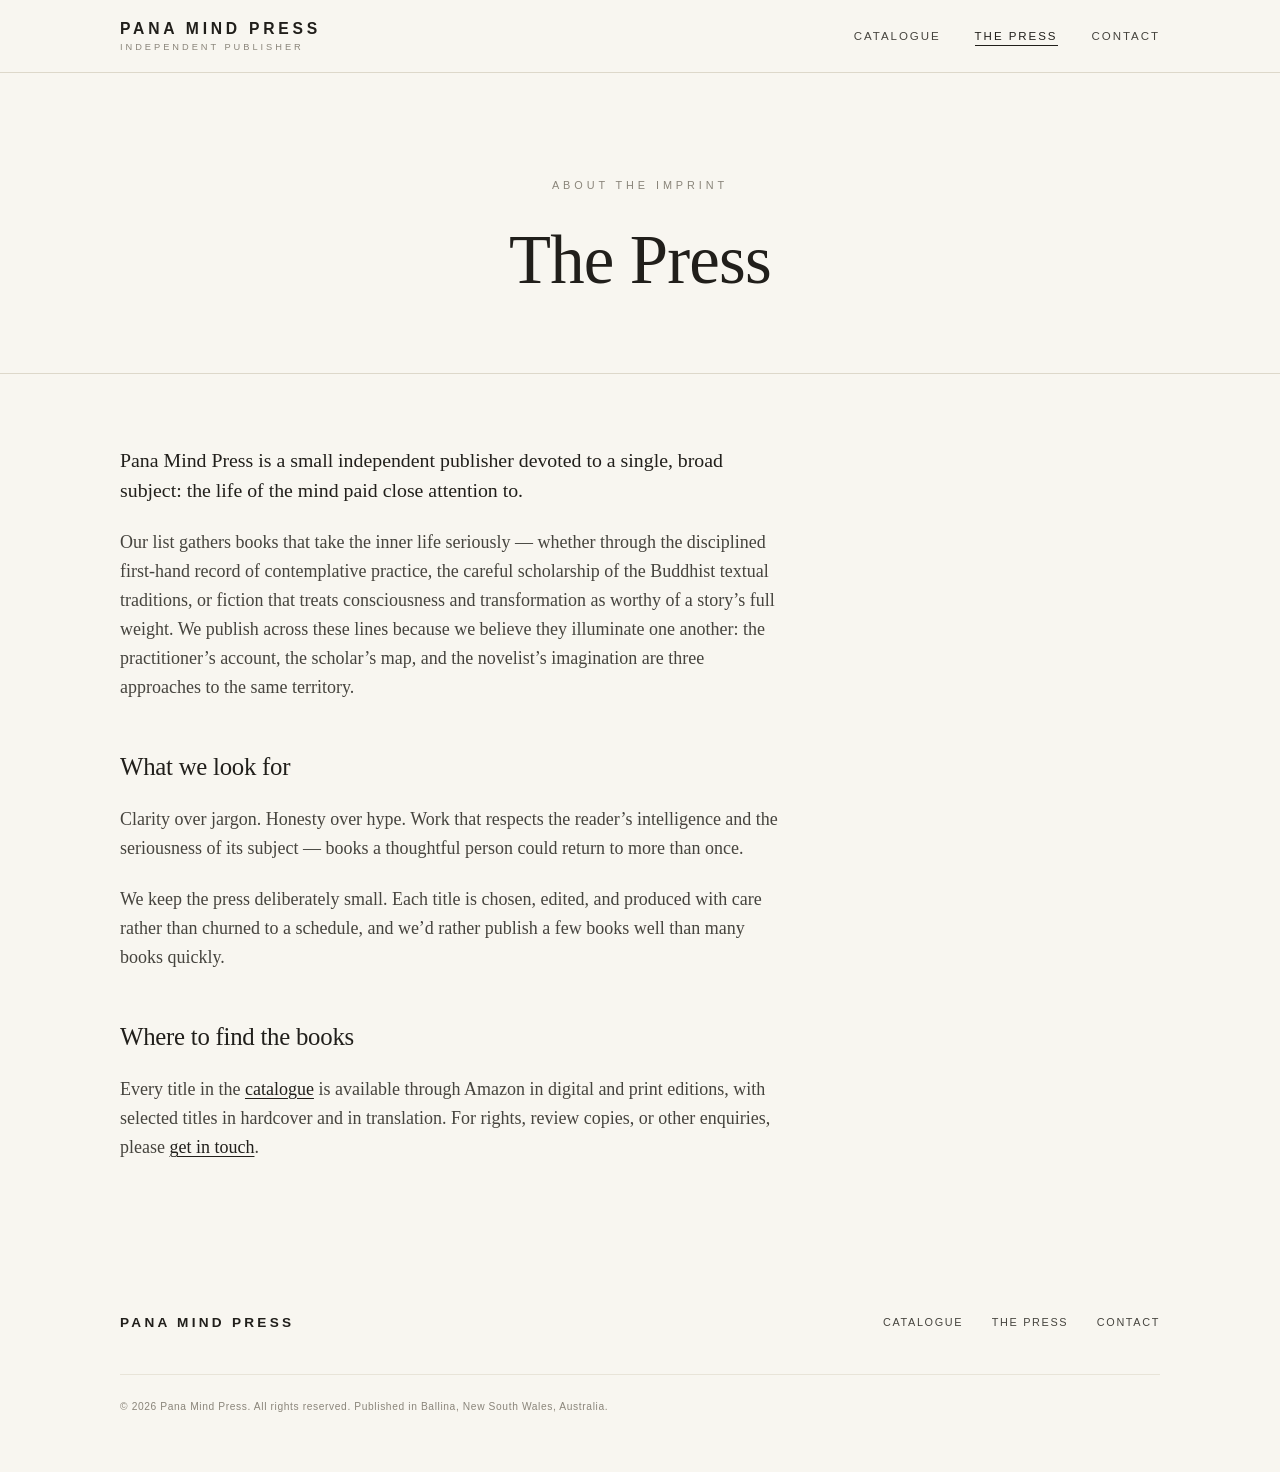
==== about.html @ e9b40ee1 "Initial Pana Mind Press imprint site Books-first catalogue (3 lines, 8 books). Quinn Path titles com" ====
<!DOCTYPE html>
<html lang="en">
<head>
<meta charset="utf-8">
<meta name="viewport" content="width=device-width, initial-scale=1.0">
<title>The Press — Pana Mind Press</title>
<meta name="description" content="About Pana Mind Press, an independent publisher of books on attention, consciousness, Buddhist thought, and the contemplative life.">
<meta property="og:type" content="website">
<meta property="og:title" content="The Press — Pana Mind Press">
<link rel="canonical" href="/about.html">
<link rel="stylesheet" href="css/style.css">
</head>
<body>

<header class="masthead">
  <div class="wrap">
    <a class="brand" href="index.html">
      <span class="name">Pana Mind Press</span>
      <span class="kicker">Independent Publisher</span>
    </a>
    <button class="nav-toggle" aria-label="Menu" aria-expanded="false">&#9776;</button>
    <nav class="main" aria-label="Primary">
      <a href="index.html">Catalogue</a>
      <a href="about.html" aria-current="page">The Press</a>
      <a href="contact.html">Contact</a>
    </nav>
  </div>
</header>

<main>
  <section class="hero" style="padding-bottom:3rem">
    <div class="wrap">
      <p class="eyebrow">About the imprint</p>
      <h1>The Press</h1>
    </div>
  </section>

  <section>
    <div class="wrap">
      <div class="prose">
        <p>Pana Mind Press is a small independent publisher devoted to a single, broad subject: the life of the mind paid close attention to.</p>

        <p>Our list gathers books that take the inner life seriously &mdash; whether through the disciplined first-hand record of contemplative practice, the careful scholarship of the Buddhist textual traditions, or fiction that treats consciousness and transformation as worthy of a story&rsquo;s full weight. We publish across these lines because we believe they illuminate one another: the practitioner&rsquo;s account, the scholar&rsquo;s map, and the novelist&rsquo;s imagination are three approaches to the same territory.</p>

        <h2>What we look for</h2>
        <p>Clarity over jargon. Honesty over hype. Work that respects the reader&rsquo;s intelligence and the seriousness of its subject &mdash; books a thoughtful person could return to more than once.</p>

        <p>We keep the press deliberately small. Each title is chosen, edited, and produced with care rather than churned to a schedule, and we&rsquo;d rather publish a few books well than many books quickly.</p>

        <h2>Where to find the books</h2>
        <p>Every title in the <a href="index.html">catalogue</a> is available through Amazon in digital and print editions, with selected titles in hardcover and in translation. For rights, review copies, or other enquiries, please <a href="contact.html">get in touch</a>.</p>
      </div>
    </div>
  </section>
</main>

<footer class="site">
  <div class="wrap">
    <span class="colophon-mark">Pana Mind Press</span>
    <nav aria-label="Footer">
      <a href="index.html">Catalogue</a>
      <a href="about.html">The Press</a>
      <a href="contact.html">Contact</a>
    </nav>
    <p class="legal">&copy; <span id="yr"></span> Pana Mind Press. All rights reserved. Published in Ballina, New South Wales, Australia.</p>
  </div>
</footer>

<script>
  document.getElementById('yr').textContent = new Date().getFullYear();
  var t = document.querySelector('.nav-toggle'), n = document.querySelector('nav.main');
  t && t.addEventListener('click', function(){ var o = n.classList.toggle('open'); t.setAttribute('aria-expanded', o); });
</script>

</body>
</html>
---- css/style.css ----
/* Pana Mind Press — imprint site
   Publisher house style: ink-on-paper, typographic, restrained. Deliberately
   distinct from any single author's site so the imprint never reads as one
   author. Each catalogue line carries a thin accent; the press stays neutral. */

:root {
  --ink:        #211f1b;
  --ink-soft:   #46443e;
  --ink-faint:  #8a857a;
  --paper:      #f8f6f0;
  --paper-2:    #f0ede3;
  --rule:       #ddd8ca;
  --rule-soft:  #e8e4d8;

  --accent-nonfiction: #5f6b54;
  --accent-studies:    #45587a;
  --accent-fiction:    #8a4636;

  --serif:  "Iowan Old Style", "Palatino Linotype", Palatino, "Book Antiqua", Georgia, "Times New Roman", serif;
  --sans:   "Helvetica Neue", Arial, "Segoe UI", system-ui, sans-serif;

  --maxw: 1120px;
}

* { box-sizing: border-box; margin: 0; padding: 0; }
html { scroll-behavior: smooth; }
body {
  background: var(--paper);
  color: var(--ink);
  font-family: var(--serif);
  font-size: 18px;
  line-height: 1.62;
  -webkit-font-smoothing: antialiased;
  text-rendering: optimizeLegibility;
}
img { max-width: 100%; display: block; }
a { color: inherit; }
.wrap { max-width: var(--maxw); margin: 0 auto; padding: 0 2.5rem; }

/* ---- masthead ---- */
.masthead { border-bottom: 1px solid var(--rule); background: var(--paper); position: sticky; top: 0; z-index: 20; }
.masthead .wrap { display: flex; align-items: center; justify-content: space-between; padding: 1.25rem 2.5rem; gap: 1.5rem; }
.brand { font-family: var(--sans); text-decoration: none; line-height: 1.1; }
.brand .name { display: block; font-size: .98rem; letter-spacing: .24em; text-transform: uppercase; font-weight: 700; color: var(--ink); }
.brand .kicker { display: block; font-size: .58rem; letter-spacing: .32em; text-transform: uppercase; color: var(--ink-faint); margin-top: .3rem; }
nav.main { font-family: var(--sans); font-size: .72rem; letter-spacing: .17em; text-transform: uppercase; }
nav.main a { text-decoration: none; color: var(--ink-soft); margin-left: 1.8rem; padding-bottom: 3px; border-bottom: 1px solid transparent; transition: border-color .15s, color .15s; white-space: nowrap; }
nav.main a:hover, nav.main a[aria-current="page"] { color: var(--ink); border-color: var(--ink); }
.nav-toggle { display: none; }

/* ---- hero ---- */
.hero { padding: 6.5rem 0 5rem; border-bottom: 1px solid var(--rule); text-align: center; position: relative; }
.hero .eyebrow { font-family: var(--sans); font-size: .68rem; letter-spacing: .36em; text-transform: uppercase; color: var(--ink-faint); margin-bottom: 1.8rem; }
.hero h1 { font-weight: 400; font-size: clamp(2.5rem, 6vw, 4.3rem); line-height: 1.06; letter-spacing: -.012em; margin-bottom: 1.8rem; }
.hero .rule-device { width: 64px; height: 0; margin: 0 auto 1.8rem; border-top: 1px solid var(--ink-faint); position: relative; }
.hero .rule-device::after { content: ""; position: absolute; left: 50%; top: 4px; width: 5px; height: 5px; transform: translateX(-50%) rotate(45deg); background: var(--ink-faint); }
.hero p.lede { max-width: 31em; margin: 0 auto; font-size: 1.18rem; color: var(--ink-soft); font-style: italic; line-height: 1.55; }
.hero .colophon { margin-top: 2.8rem; font-family: var(--sans); font-size: .62rem; letter-spacing: .28em; text-transform: uppercase; color: var(--ink-faint); }

/* ---- sections ---- */
section { padding: 4.5rem 0; }
.section-head { display: flex; align-items: baseline; gap: 1.1rem; margin-bottom: 1rem; }
.section-head .num { font-family: var(--sans); font-size: .72rem; letter-spacing: .2em; color: var(--ink-faint); }
.section-head h2 { font-weight: 400; font-size: 1.9rem; letter-spacing: -.01em; }

/* ---- catalogue line intro ---- */
.line-intro { font-family: var(--sans); font-size: .68rem; letter-spacing: .28em; text-transform: uppercase; color: var(--ink-soft); display: flex; align-items: center; gap: .8rem; margin: 3.5rem 0 2rem; }
.line-intro:first-of-type { margin-top: 2.5rem; }
.line-intro::before { content: ""; width: 22px; height: 2px; }
.line-intro.nf::before  { background: var(--accent-nonfiction); }
.line-intro.bs::before  { background: var(--accent-studies); }
.line-intro.fi::before  { background: var(--accent-fiction); }
.line-intro::after { content: ""; flex: 1; height: 1px; background: var(--rule); }

/* ---- book grid ---- */
.books { display: grid; grid-template-columns: repeat(auto-fill, minmax(330px, 1fr)); gap: 3rem 2.5rem; }
.book { display: grid; grid-template-columns: 122px 1fr; gap: 1.4rem; align-items: start; }
.book .cover { aspect-ratio: 2 / 3; background: var(--paper-2); position: relative; }
.book .cover img { width: 100%; height: 100%; object-fit: cover; box-shadow: 0 1px 2px rgba(0,0,0,.08), 0 6px 18px rgba(0,0,0,.10); }
.book .cover .placeholder { position: absolute; inset: 0; border: 1px solid var(--rule); display: flex; flex-direction: column; align-items: center; justify-content: center; gap: .3rem; font-family: var(--sans); font-size: .54rem; letter-spacing: .18em; text-transform: uppercase; color: var(--ink-faint); text-align: center; }
.book .cover .placeholder .ph-mark { font-family: var(--serif); font-size: 1.5rem; font-style: italic; color: var(--rule); letter-spacing: 0; }
.book h3 { font-weight: 400; font-size: 1.32rem; line-height: 1.2; margin-bottom: .25rem; }
.book .sub { font-style: italic; color: var(--ink-soft); font-size: 1rem; line-height: 1.32; margin-bottom: .7rem; }
.book .byline { font-family: var(--sans); font-size: .62rem; letter-spacing: .15em; text-transform: uppercase; color: var(--ink-faint); margin-bottom: .7rem; }
.book .byline a { color: var(--ink-soft); text-decoration: none; border-bottom: 1px solid var(--rule); padding-bottom: 1px; }
.book .byline a:hover { color: var(--ink); border-color: var(--ink); }
.book .formats { font-family: var(--sans); font-size: .72rem; letter-spacing: .02em; color: var(--ink-soft); line-height: 1.6; margin-bottom: .85rem; }
.book .formats .rating { color: var(--accent-fiction); white-space: nowrap; }
.book .formats .langs { color: var(--ink-faint); }
.book .buy { display: inline-block; font-family: var(--sans); font-size: .64rem; letter-spacing: .16em; text-transform: uppercase; text-decoration: none; color: var(--ink); border: 1px solid var(--ink); padding: .5rem .95rem; transition: background .15s, color .15s; }
.book .buy:hover { background: var(--ink); color: var(--paper); }

/* ---- prose pages ---- */
.prose { max-width: 37em; }
.prose p { margin-bottom: 1.35rem; color: var(--ink-soft); }
.prose p:first-of-type { font-size: 1.24rem; color: var(--ink); line-height: 1.5; }
.prose h2 { font-weight: 400; font-size: 1.55rem; margin: 2.8rem 0 1.1rem; letter-spacing: -.01em; }
.prose a { color: var(--ink); text-underline-offset: 3px; }

/* ---- mailing list ---- */
.signup { background: var(--paper-2); border-top: 1px solid var(--rule); border-bottom: 1px solid var(--rule); text-align: center; padding: 4.5rem 0; }
.signup .eyebrow { font-family: var(--sans); font-size: .66rem; letter-spacing: .32em; text-transform: uppercase; color: var(--ink-faint); margin-bottom: 1.1rem; }
.signup h2 { font-weight: 400; font-size: 2rem; margin-bottom: .9rem; letter-spacing: -.01em; }
.signup p { color: var(--ink-soft); max-width: 27em; margin: 0 auto 2rem; }
.signup form { display: flex; gap: .6rem; max-width: 27rem; margin: 0 auto; }
.signup input { flex: 1; font-family: var(--sans); font-size: .9rem; padding: .75rem .95rem; border: 1px solid var(--ink-faint); background: var(--paper); color: var(--ink); }
.signup button { font-family: var(--sans); font-size: .64rem; letter-spacing: .15em; text-transform: uppercase; padding: .75rem 1.3rem; background: var(--ink); color: var(--paper); border: 0; cursor: pointer; }
.signup small { display: block; margin-top: 1.1rem; color: var(--ink-faint); font-family: var(--sans); font-size: .68rem; }

/* ---- footer ---- */
footer.site { padding: 3.5rem 0; font-family: var(--sans); }
footer.site .wrap { display: flex; flex-wrap: wrap; gap: 2rem; justify-content: space-between; align-items: center; }
footer.site .colophon-mark { font-size: .85rem; letter-spacing: .24em; text-transform: uppercase; font-weight: 700; }
footer.site nav { font-size: .68rem; letter-spacing: .15em; text-transform: uppercase; }
footer.site nav a { color: var(--ink-soft); text-decoration: none; margin-left: 1.5rem; }
footer.site nav a:hover { color: var(--ink); }
footer.site .legal { width: 100%; font-size: .64rem; letter-spacing: .06em; color: var(--ink-faint); border-top: 1px solid var(--rule-soft); padding-top: 1.5rem; margin-top: .5rem; }

/* ---- responsive ---- */
@media (max-width: 760px) {
  body { font-size: 17px; }
  .wrap { padding: 0 1.4rem; }
  .masthead .wrap { padding: 1.1rem 1.4rem; }
  nav.main { display: none; }
  nav.main.open { display: block; position: absolute; top: 100%; left: 0; right: 0; background: var(--paper); border-bottom: 1px solid var(--rule); padding: 1rem 1.4rem; }
  nav.main.open a { display: block; margin: .7rem 0; }
  .nav-toggle { display: block; background: none; border: 0; font-size: 1.4rem; cursor: pointer; color: var(--ink); }
  .signup form { flex-direction: column; }
  .books { gap: 2.5rem; }
  .book { grid-template-columns: 96px 1fr; gap: 1.1rem; }
  .hero { padding: 4.5rem 0 3.5rem; }
}
@media (prefers-reduced-motion: reduce) { html { scroll-behavior: auto; } }
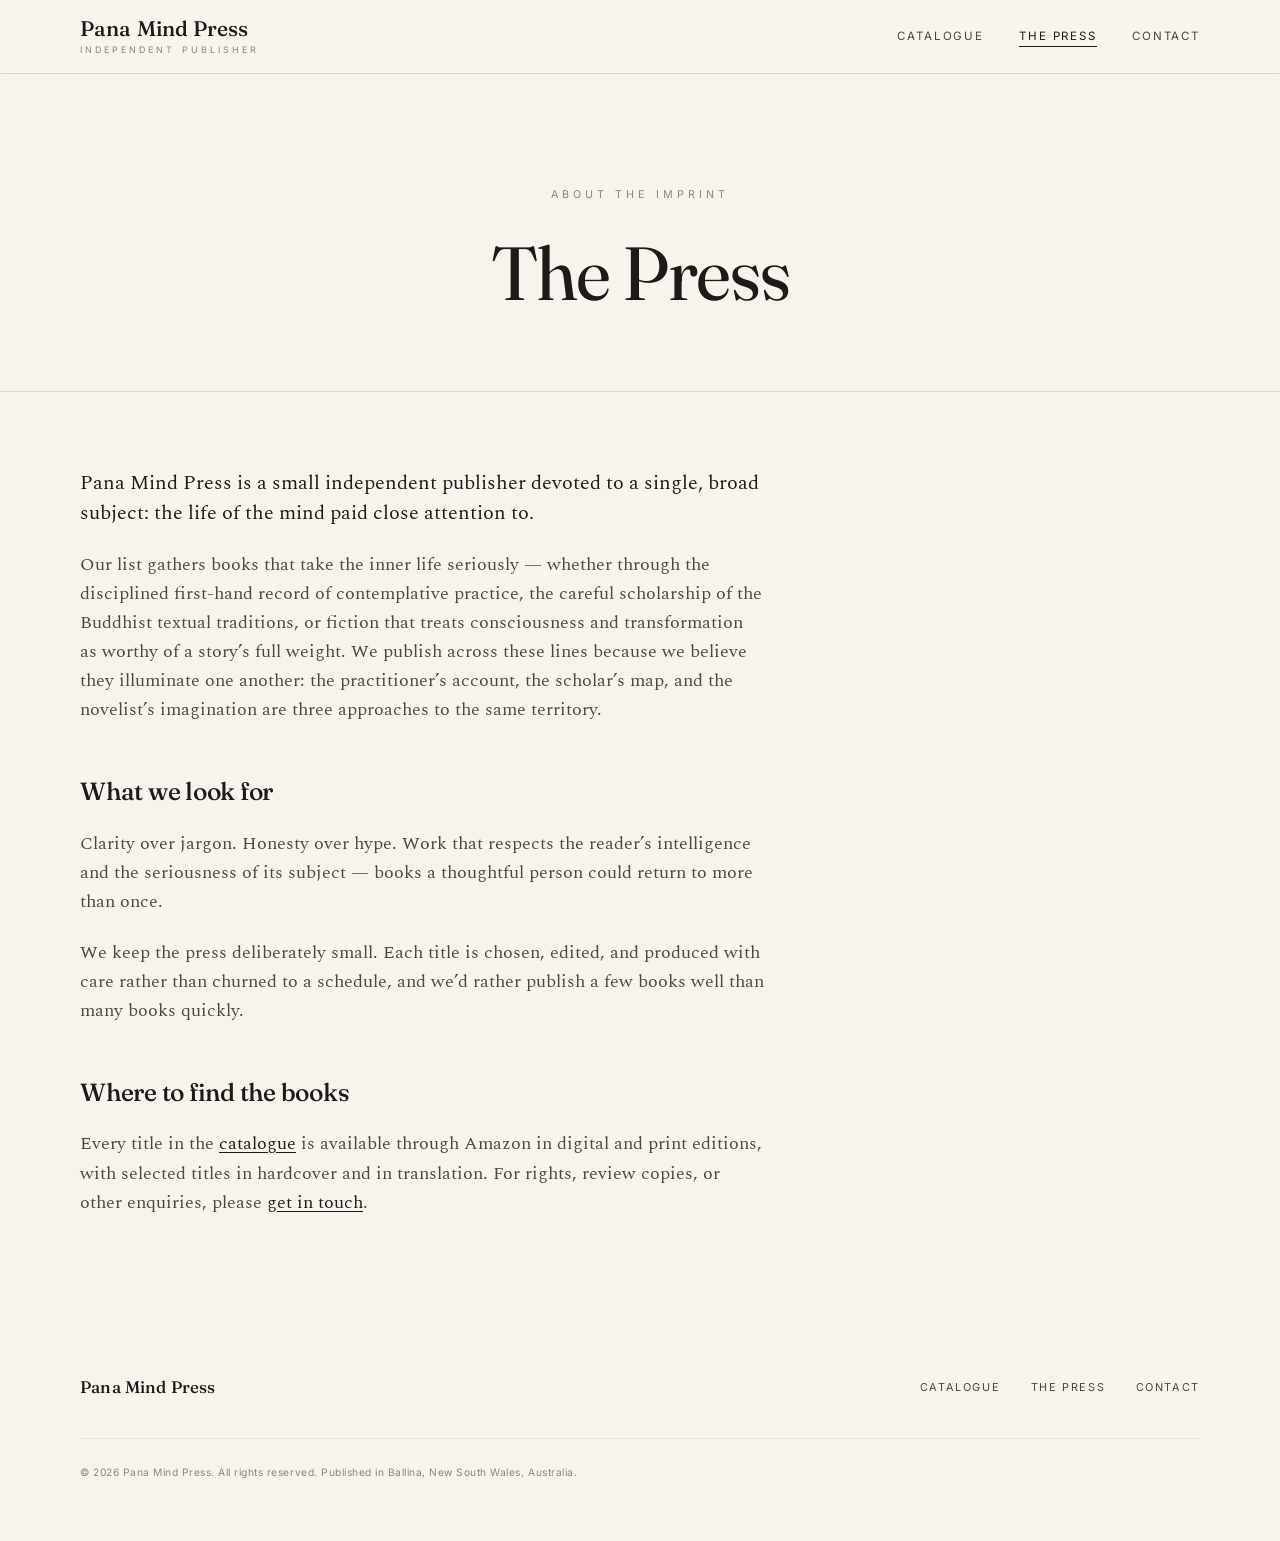
==== commit c66ba5ec: "Redesign: cover-forward catalogue, literary type system Larger covers in a centered gallery grid (Fr" ====
--- a/about.html
+++ b/about.html
@@ -8,6 +8,9 @@
 <meta property="og:type" content="website">
 <meta property="og:title" content="The Press — Pana Mind Press">
 <link rel="canonical" href="/about.html">
+<link rel="preconnect" href="https://fonts.googleapis.com">
+<link rel="preconnect" href="https://fonts.gstatic.com" crossorigin>
+<link href="https://fonts.googleapis.com/css2?family=Fraunces:ital,opsz,wght@0,9..144,400;0,9..144,500;1,9..144,400&family=Inter:wght@400;500;600&family=Spectral:ital,wght@0,400;0,500;1,400&display=swap" rel="stylesheet">
 <link rel="stylesheet" href="css/style.css">
 </head>
 <body>
--- a/css/style.css
+++ b/css/style.css
@@ -1,25 +1,28 @@
 /* Pana Mind Press — imprint site
-   Publisher house style: ink-on-paper, typographic, restrained. Deliberately
-   distinct from any single author's site so the imprint never reads as one
-   author. Each catalogue line carries a thin accent; the press stays neutral. */
+   Publisher house style: ink-on-paper, typographic, cover-forward, restrained.
+   Deliberately distinct from any single author's site so the imprint never
+   reads as one author. Each catalogue line carries a thin accent; the press
+   itself stays neutral. */
 
 :root {
-  --ink:        #211f1b;
-  --ink-soft:   #46443e;
-  --ink-faint:  #8a857a;
-  --paper:      #f8f6f0;
-  --paper-2:    #f0ede3;
-  --rule:       #ddd8ca;
-  --rule-soft:  #e8e4d8;
+  --ink:        #1d1b17;
+  --ink-soft:   #4a473f;
+  --ink-faint:  #8b8678;
+  --paper:      #f7f4ee;
+  --paper-2:    #efeadf;
+  --paper-3:    #e9e3d5;
+  --rule:       #ddd7c8;
+  --rule-soft:  #e8e3d6;
 
   --accent-nonfiction: #5f6b54;
   --accent-studies:    #45587a;
   --accent-fiction:    #8a4636;
 
-  --serif:  "Iowan Old Style", "Palatino Linotype", Palatino, "Book Antiqua", Georgia, "Times New Roman", serif;
-  --sans:   "Helvetica Neue", Arial, "Segoe UI", system-ui, sans-serif;
+  --display: "Fraunces", "Iowan Old Style", "Palatino Linotype", Palatino, Georgia, serif;
+  --serif:   "Spectral", "Iowan Old Style", "Palatino Linotype", Palatino, Georgia, "Times New Roman", serif;
+  --sans:    "Inter", "Helvetica Neue", Arial, "Segoe UI", system-ui, sans-serif;
 
-  --maxw: 1120px;
+  --maxw: 1200px;
 }
 
 * { box-sizing: border-box; margin: 0; padding: 0; }
@@ -37,97 +40,113 @@
 a { color: inherit; }
 .wrap { max-width: var(--maxw); margin: 0 auto; padding: 0 2.5rem; }
 
+/* small-caps label used throughout */
+.kick { font-family: var(--sans); text-transform: uppercase; letter-spacing: .26em; }
+
 /* ---- masthead ---- */
-.masthead { border-bottom: 1px solid var(--rule); background: var(--paper); position: sticky; top: 0; z-index: 20; }
-.masthead .wrap { display: flex; align-items: center; justify-content: space-between; padding: 1.25rem 2.5rem; gap: 1.5rem; }
-.brand { font-family: var(--sans); text-decoration: none; line-height: 1.1; }
-.brand .name { display: block; font-size: .98rem; letter-spacing: .24em; text-transform: uppercase; font-weight: 700; color: var(--ink); }
-.brand .kicker { display: block; font-size: .58rem; letter-spacing: .32em; text-transform: uppercase; color: var(--ink-faint); margin-top: .3rem; }
-nav.main { font-family: var(--sans); font-size: .72rem; letter-spacing: .17em; text-transform: uppercase; }
-nav.main a { text-decoration: none; color: var(--ink-soft); margin-left: 1.8rem; padding-bottom: 3px; border-bottom: 1px solid transparent; transition: border-color .15s, color .15s; white-space: nowrap; }
+.masthead { border-bottom: 1px solid var(--rule); background: rgba(247,244,238,.88); backdrop-filter: saturate(120%) blur(6px); position: sticky; top: 0; z-index: 20; }
+.masthead .wrap { display: flex; align-items: center; justify-content: space-between; padding: 1.15rem 2.5rem; gap: 1.5rem; }
+.brand { text-decoration: none; line-height: 1; display: block; }
+.brand .name { display: block; font-family: var(--display); font-optical-sizing: auto; font-size: 1.32rem; font-weight: 500; letter-spacing: .005em; color: var(--ink); }
+.brand .kicker { display: block; font-family: var(--sans); font-size: .56rem; letter-spacing: .34em; text-transform: uppercase; color: var(--ink-faint); margin-top: .4rem; }
+nav.main { font-family: var(--sans); font-size: .72rem; letter-spacing: .16em; text-transform: uppercase; }
+nav.main a { text-decoration: none; color: var(--ink-soft); margin-left: 1.9rem; padding-bottom: 3px; border-bottom: 1px solid transparent; transition: border-color .15s, color .15s; white-space: nowrap; }
 nav.main a:hover, nav.main a[aria-current="page"] { color: var(--ink); border-color: var(--ink); }
 .nav-toggle { display: none; }
 
 /* ---- hero ---- */
-.hero { padding: 6.5rem 0 5rem; border-bottom: 1px solid var(--rule); text-align: center; position: relative; }
-.hero .eyebrow { font-family: var(--sans); font-size: .68rem; letter-spacing: .36em; text-transform: uppercase; color: var(--ink-faint); margin-bottom: 1.8rem; }
-.hero h1 { font-weight: 400; font-size: clamp(2.5rem, 6vw, 4.3rem); line-height: 1.06; letter-spacing: -.012em; margin-bottom: 1.8rem; }
-.hero .rule-device { width: 64px; height: 0; margin: 0 auto 1.8rem; border-top: 1px solid var(--ink-faint); position: relative; }
+.hero { padding: 7rem 0 5.5rem; border-bottom: 1px solid var(--rule); text-align: center; position: relative; }
+.hero .eyebrow { font-family: var(--sans); font-size: .67rem; letter-spacing: .38em; text-transform: uppercase; color: var(--ink-faint); margin-bottom: 1.9rem; }
+.hero h1 { font-family: var(--display); font-optical-sizing: auto; font-weight: 400; font-size: clamp(2.6rem, 6.2vw, 4.7rem); line-height: 1.04; letter-spacing: -.018em; margin-bottom: 1.9rem; }
+.hero .rule-device { width: 66px; height: 0; margin: 0 auto 1.9rem; border-top: 1px solid var(--ink-faint); position: relative; }
 .hero .rule-device::after { content: ""; position: absolute; left: 50%; top: 4px; width: 5px; height: 5px; transform: translateX(-50%) rotate(45deg); background: var(--ink-faint); }
-.hero p.lede { max-width: 31em; margin: 0 auto; font-size: 1.18rem; color: var(--ink-soft); font-style: italic; line-height: 1.55; }
-.hero .colophon { margin-top: 2.8rem; font-family: var(--sans); font-size: .62rem; letter-spacing: .28em; text-transform: uppercase; color: var(--ink-faint); }
+.hero p.lede { max-width: 33em; margin: 0 auto; font-size: 1.22rem; color: var(--ink-soft); font-style: italic; line-height: 1.55; }
+.hero .colophon { margin-top: 3rem; font-family: var(--sans); font-size: .61rem; letter-spacing: .3em; text-transform: uppercase; color: var(--ink-faint); }
 
 /* ---- sections ---- */
-section { padding: 4.5rem 0; }
-.section-head { display: flex; align-items: baseline; gap: 1.1rem; margin-bottom: 1rem; }
-.section-head .num { font-family: var(--sans); font-size: .72rem; letter-spacing: .2em; color: var(--ink-faint); }
-.section-head h2 { font-weight: 400; font-size: 1.9rem; letter-spacing: -.01em; }
+section { padding: 4.75rem 0; }
+.section-head { display: flex; align-items: baseline; gap: 1.1rem; margin-bottom: .5rem; padding-bottom: 1.5rem; }
+.section-head .num { font-family: var(--sans); font-size: .72rem; font-weight: 500; letter-spacing: .2em; color: var(--ink-faint); }
+.section-head h2 { font-family: var(--display); font-weight: 400; font-size: clamp(1.7rem, 3vw, 2.2rem); letter-spacing: -.012em; }
 
 /* ---- catalogue line intro ---- */
-.line-intro { font-family: var(--sans); font-size: .68rem; letter-spacing: .28em; text-transform: uppercase; color: var(--ink-soft); display: flex; align-items: center; gap: .8rem; margin: 3.5rem 0 2rem; }
-.line-intro:first-of-type { margin-top: 2.5rem; }
-.line-intro::before { content: ""; width: 22px; height: 2px; }
+.line-intro { font-family: var(--sans); font-size: .73rem; font-weight: 500; letter-spacing: .26em; text-transform: uppercase; color: var(--ink-soft); display: flex; align-items: center; gap: .9rem; margin: 4.25rem 0 2.4rem; }
+.line-intro:first-of-type { margin-top: 2.25rem; }
+.line-intro::before { content: ""; width: 26px; height: 3px; flex: none; border-radius: 2px; }
 .line-intro.nf::before  { background: var(--accent-nonfiction); }
 .line-intro.bs::before  { background: var(--accent-studies); }
 .line-intro.fi::before  { background: var(--accent-fiction); }
 .line-intro::after { content: ""; flex: 1; height: 1px; background: var(--rule); }
 
-/* ---- book grid ---- */
-.books { display: grid; grid-template-columns: repeat(auto-fill, minmax(330px, 1fr)); gap: 3rem 2.5rem; }
-.book { display: grid; grid-template-columns: 122px 1fr; gap: 1.4rem; align-items: start; }
-.book .cover { aspect-ratio: 2 / 3; background: var(--paper-2); position: relative; }
-.book .cover img { width: 100%; height: 100%; object-fit: cover; box-shadow: 0 1px 2px rgba(0,0,0,.08), 0 6px 18px rgba(0,0,0,.10); }
-.book .cover .placeholder { position: absolute; inset: 0; border: 1px solid var(--rule); display: flex; flex-direction: column; align-items: center; justify-content: center; gap: .3rem; font-family: var(--sans); font-size: .54rem; letter-spacing: .18em; text-transform: uppercase; color: var(--ink-faint); text-align: center; }
-.book .cover .placeholder .ph-mark { font-family: var(--serif); font-size: 1.5rem; font-style: italic; color: var(--rule); letter-spacing: 0; }
-.book h3 { font-weight: 400; font-size: 1.32rem; line-height: 1.2; margin-bottom: .25rem; }
-.book .sub { font-style: italic; color: var(--ink-soft); font-size: 1rem; line-height: 1.32; margin-bottom: .7rem; }
-.book .byline { font-family: var(--sans); font-size: .62rem; letter-spacing: .15em; text-transform: uppercase; color: var(--ink-faint); margin-bottom: .7rem; }
-.book .byline a { color: var(--ink-soft); text-decoration: none; border-bottom: 1px solid var(--rule); padding-bottom: 1px; }
+/* ---- cover-forward book grid ---- */
+.books { display: flex; flex-wrap: wrap; justify-content: center; gap: 3.5rem 3rem; }
+.book { flex: 0 0 calc((100% - 2 * 3rem) / 3); max-width: 320px; display: flex; flex-direction: column; }
+.book .cover { aspect-ratio: 2 / 3; margin-bottom: 1.4rem; display: flex; align-items: flex-end; justify-content: center; }
+.book .cover img { width: 100%; height: 100%; object-fit: cover; object-position: center; border-radius: 2px; box-shadow: 0 1px 1px rgba(40,34,24,.10), 0 10px 24px rgba(40,34,24,.16); transition: transform .28s ease, box-shadow .28s ease; }
+.book:hover .cover img { transform: translateY(-6px); box-shadow: 0 2px 3px rgba(40,34,24,.12), 0 20px 40px rgba(40,34,24,.22); }
+.book .cover .placeholder { width: 100%; height: 100%; border: 1px solid var(--rule); background: var(--paper-2); display: flex; flex-direction: column; align-items: center; justify-content: center; gap: .4rem; font-family: var(--sans); font-size: .54rem; letter-spacing: .2em; text-transform: uppercase; color: var(--ink-faint); text-align: center; border-radius: 2px; }
+.book .cover .placeholder .ph-mark { font-family: var(--display); font-size: 1.6rem; font-style: italic; color: var(--rule); letter-spacing: 0; }
+.book h3 { font-family: var(--display); font-optical-sizing: auto; font-weight: 500; font-size: 1.34rem; line-height: 1.18; letter-spacing: -.005em; margin-bottom: .35rem; }
+.book .sub { font-style: italic; color: var(--ink-soft); font-size: 1.02rem; line-height: 1.34; margin-bottom: .8rem; }
+.book .byline { font-family: var(--sans); font-size: .62rem; font-weight: 500; letter-spacing: .15em; text-transform: uppercase; color: var(--ink-faint); margin-bottom: .8rem; }
+.book .byline a { color: var(--ink-soft); text-decoration: none; border-bottom: 1px solid var(--rule); padding-bottom: 1px; transition: color .15s, border-color .15s; }
 .book .byline a:hover { color: var(--ink); border-color: var(--ink); }
-.book .formats { font-family: var(--sans); font-size: .72rem; letter-spacing: .02em; color: var(--ink-soft); line-height: 1.6; margin-bottom: .85rem; }
+.book .formats { font-family: var(--sans); font-size: .73rem; letter-spacing: .01em; color: var(--ink-soft); line-height: 1.6; margin-bottom: 1rem; }
 .book .formats .rating { color: var(--accent-fiction); white-space: nowrap; }
 .book .formats .langs { color: var(--ink-faint); }
-.book .buy { display: inline-block; font-family: var(--sans); font-size: .64rem; letter-spacing: .16em; text-transform: uppercase; text-decoration: none; color: var(--ink); border: 1px solid var(--ink); padding: .5rem .95rem; transition: background .15s, color .15s; }
+.book .meta { display: flex; flex-direction: column; align-items: flex-start; flex: 1; }
+.book .buy { margin-top: auto; display: inline-block; font-family: var(--sans); font-size: .64rem; font-weight: 500; letter-spacing: .16em; text-transform: uppercase; text-decoration: none; color: var(--ink); border: 1px solid var(--ink); padding: .55rem 1.05rem; transition: background .15s, color .15s; }
 .book .buy:hover { background: var(--ink); color: var(--paper); }
 
 /* ---- prose pages ---- */
-.prose { max-width: 37em; }
+.prose { max-width: 38em; }
 .prose p { margin-bottom: 1.35rem; color: var(--ink-soft); }
-.prose p:first-of-type { font-size: 1.24rem; color: var(--ink); line-height: 1.5; }
-.prose h2 { font-weight: 400; font-size: 1.55rem; margin: 2.8rem 0 1.1rem; letter-spacing: -.01em; }
+.prose p:first-of-type { font-size: 1.26rem; color: var(--ink); line-height: 1.5; }
+.prose h2 { font-family: var(--display); font-weight: 500; font-size: 1.55rem; margin: 2.9rem 0 1.1rem; letter-spacing: -.01em; }
 .prose a { color: var(--ink); text-underline-offset: 3px; }
 
 /* ---- mailing list ---- */
-.signup { background: var(--paper-2); border-top: 1px solid var(--rule); border-bottom: 1px solid var(--rule); text-align: center; padding: 4.5rem 0; }
-.signup .eyebrow { font-family: var(--sans); font-size: .66rem; letter-spacing: .32em; text-transform: uppercase; color: var(--ink-faint); margin-bottom: 1.1rem; }
-.signup h2 { font-weight: 400; font-size: 2rem; margin-bottom: .9rem; letter-spacing: -.01em; }
-.signup p { color: var(--ink-soft); max-width: 27em; margin: 0 auto 2rem; }
-.signup form { display: flex; gap: .6rem; max-width: 27rem; margin: 0 auto; }
-.signup input { flex: 1; font-family: var(--sans); font-size: .9rem; padding: .75rem .95rem; border: 1px solid var(--ink-faint); background: var(--paper); color: var(--ink); }
-.signup button { font-family: var(--sans); font-size: .64rem; letter-spacing: .15em; text-transform: uppercase; padding: .75rem 1.3rem; background: var(--ink); color: var(--paper); border: 0; cursor: pointer; }
-.signup small { display: block; margin-top: 1.1rem; color: var(--ink-faint); font-family: var(--sans); font-size: .68rem; }
+.signup { background: var(--paper-2); border-top: 1px solid var(--rule); border-bottom: 1px solid var(--rule); text-align: center; padding: 5rem 0; }
+.signup .eyebrow { font-family: var(--sans); font-size: .65rem; letter-spacing: .34em; text-transform: uppercase; color: var(--ink-faint); margin-bottom: 1.2rem; }
+.signup h2 { font-family: var(--display); font-weight: 400; font-size: clamp(1.7rem, 3.4vw, 2.2rem); margin-bottom: 1rem; letter-spacing: -.012em; }
+.signup p { color: var(--ink-soft); max-width: 28em; margin: 0 auto 2.1rem; }
+.signup form { display: flex; gap: .6rem; max-width: 28rem; margin: 0 auto; }
+.signup input { flex: 1; font-family: var(--sans); font-size: .9rem; padding: .8rem 1rem; border: 1px solid var(--ink-faint); background: var(--paper); color: var(--ink); border-radius: 2px; }
+.signup input:focus { outline: none; border-color: var(--ink); }
+.signup button { font-family: var(--sans); font-size: .64rem; font-weight: 500; letter-spacing: .15em; text-transform: uppercase; padding: .8rem 1.4rem; background: var(--ink); color: var(--paper); border: 0; cursor: pointer; border-radius: 2px; transition: opacity .15s; }
+.signup button:hover { opacity: .86; }
+.signup small { display: block; margin-top: 1.2rem; color: var(--ink-faint); font-family: var(--sans); font-size: .68rem; }
 
 /* ---- footer ---- */
-footer.site { padding: 3.5rem 0; font-family: var(--sans); }
+footer.site { padding: 3.75rem 0; font-family: var(--sans); }
 footer.site .wrap { display: flex; flex-wrap: wrap; gap: 2rem; justify-content: space-between; align-items: center; }
-footer.site .colophon-mark { font-size: .85rem; letter-spacing: .24em; text-transform: uppercase; font-weight: 700; }
+footer.site .colophon-mark { font-family: var(--display); font-size: 1.05rem; font-weight: 500; letter-spacing: .01em; }
 footer.site nav { font-size: .68rem; letter-spacing: .15em; text-transform: uppercase; }
-footer.site nav a { color: var(--ink-soft); text-decoration: none; margin-left: 1.5rem; }
+footer.site nav a { color: var(--ink-soft); text-decoration: none; margin-left: 1.6rem; transition: color .15s; }
 footer.site nav a:hover { color: var(--ink); }
-footer.site .legal { width: 100%; font-size: .64rem; letter-spacing: .06em; color: var(--ink-faint); border-top: 1px solid var(--rule-soft); padding-top: 1.5rem; margin-top: .5rem; }
+footer.site .legal { width: 100%; font-size: .64rem; letter-spacing: .05em; color: var(--ink-faint); border-top: 1px solid var(--rule-soft); padding-top: 1.6rem; margin-top: .25rem; }
 
 /* ---- responsive ---- */
+@media (max-width: 960px) {
+  .books { gap: 3rem 2.25rem; }
+  .book { flex-basis: calc((100% - 2.25rem) / 2); }
+}
 @media (max-width: 760px) {
   body { font-size: 17px; }
   .wrap { padding: 0 1.4rem; }
-  .masthead .wrap { padding: 1.1rem 1.4rem; }
+  .masthead .wrap { padding: 1.05rem 1.4rem; }
   nav.main { display: none; }
   nav.main.open { display: block; position: absolute; top: 100%; left: 0; right: 0; background: var(--paper); border-bottom: 1px solid var(--rule); padding: 1rem 1.4rem; }
   nav.main.open a { display: block; margin: .7rem 0; }
-  .nav-toggle { display: block; background: none; border: 0; font-size: 1.4rem; cursor: pointer; color: var(--ink); }
+  .nav-toggle { display: block; background: none; border: 0; font-size: 1.4rem; cursor: pointer; color: var(--ink); line-height: 1; }
   .signup form { flex-direction: column; }
-  .books { gap: 2.5rem; }
-  .book { grid-template-columns: 96px 1fr; gap: 1.1rem; }
-  .hero { padding: 4.5rem 0 3.5rem; }
+  .hero { padding: 4.75rem 0 3.75rem; }
+  section { padding: 3.5rem 0; }
 }
-@media (prefers-reduced-motion: reduce) { html { scroll-behavior: auto; } }
+@media (max-width: 460px) {
+  .books { gap: 2rem 1.4rem; }
+  .book { flex-basis: calc((100% - 1.4rem) / 2); }
+  .book h3 { font-size: 1.16rem; }
+  .book .sub { font-size: .94rem; }
+}
+@media (prefers-reduced-motion: reduce) { html { scroll-behavior: auto; } .book:hover .cover img { transform: none; } }
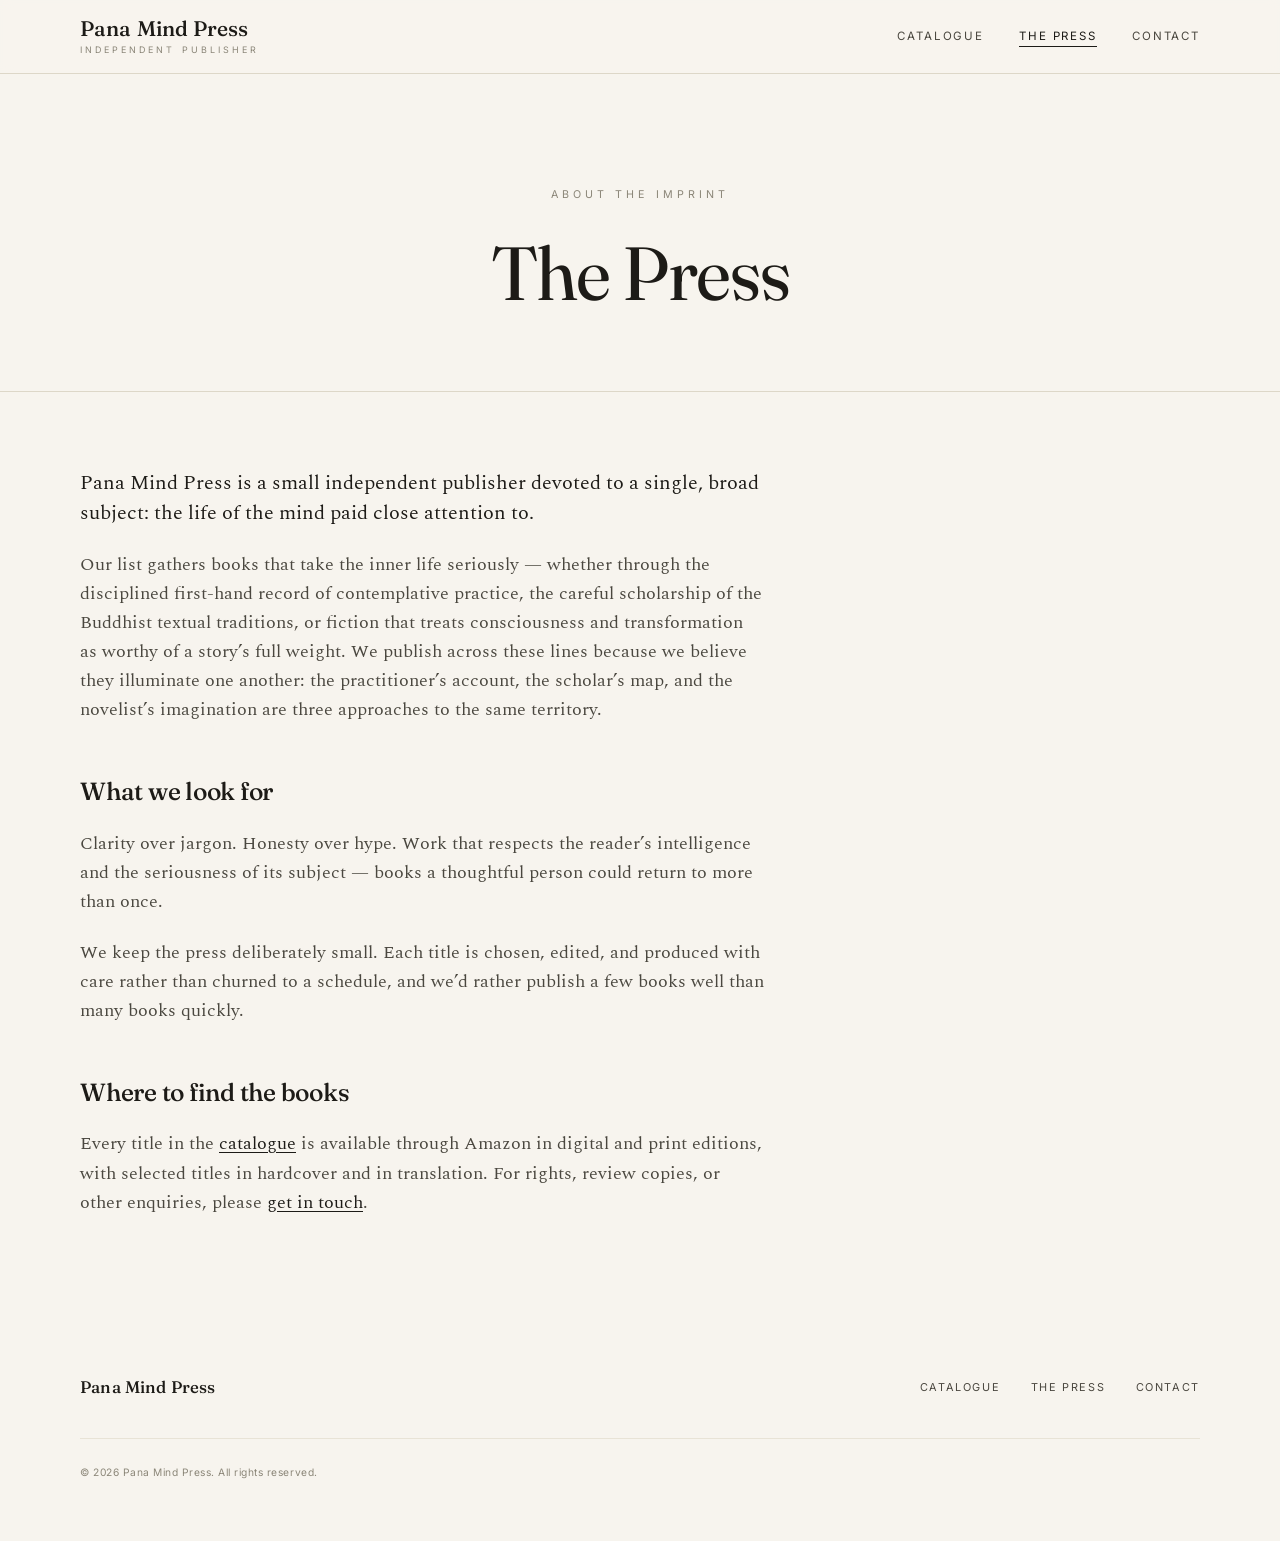
==== commit b9659f50: "Remove orphan 01 section number and Ballina/NSW location lines Co-Authored-By: Claude Opus 4.8 (1M c" ====
--- a/about.html
+++ b/about.html
@@ -65,7 +65,7 @@
       <a href="about.html">The Press</a>
       <a href="contact.html">Contact</a>
     </nav>
-    <p class="legal">&copy; <span id="yr"></span> Pana Mind Press. All rights reserved. Published in Ballina, New South Wales, Australia.</p>
+    <p class="legal">&copy; <span id="yr"></span> Pana Mind Press. All rights reserved.</p>
   </div>
 </footer>
 
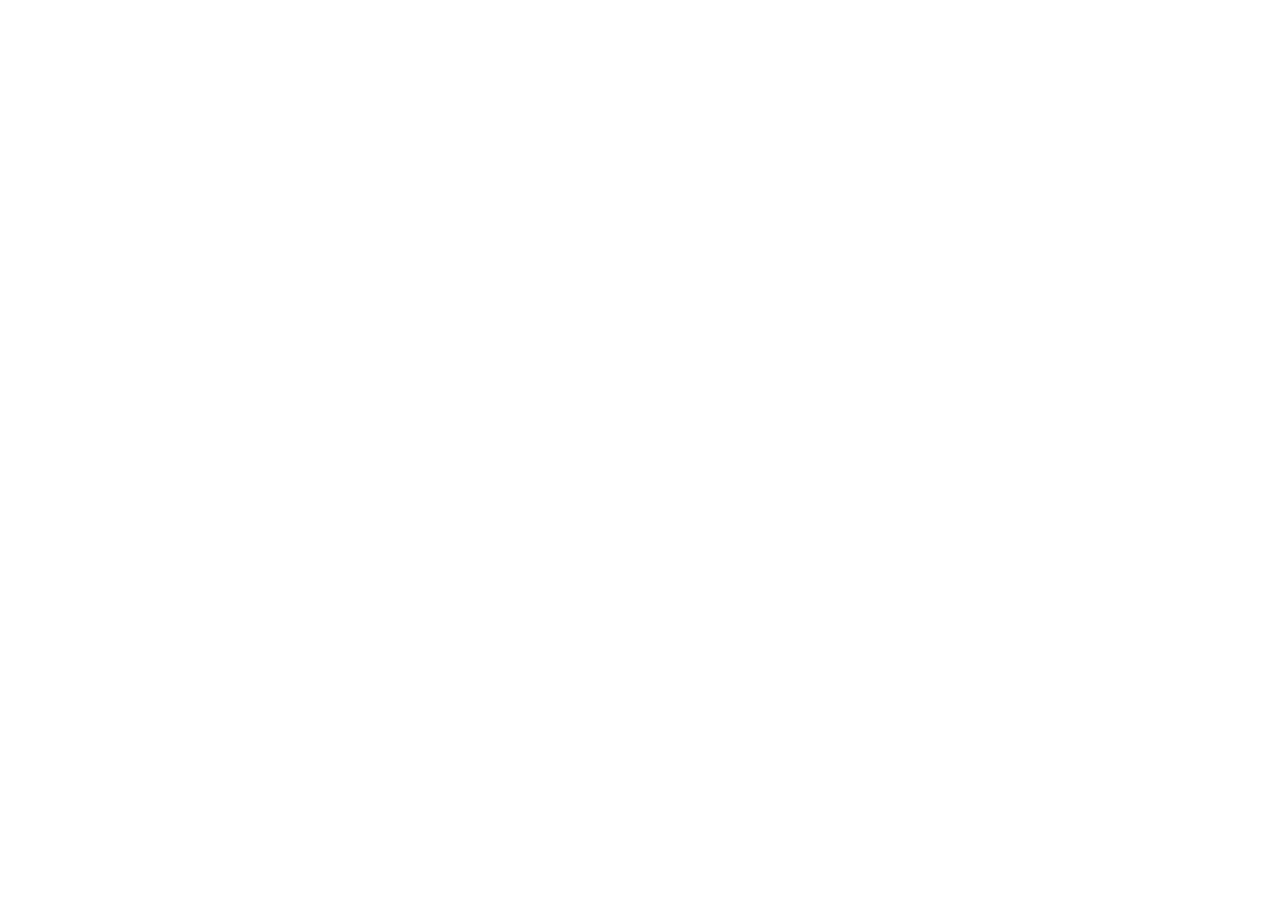
==== commit f7196396: "Add client-side http->https redirect (GitHub Pages can't set HSTS) Co-Authored-By: Claude Opus 4.8 (" ====
--- a/about.html
+++ b/about.html
@@ -2,6 +2,7 @@
 <html lang="en">
 <head>
 <meta charset="utf-8">
+<script>if(location.protocol==='http:'){location.replace('https://'+location.host+location.pathname+location.search+location.hash);}</script>
 <meta name="viewport" content="width=device-width, initial-scale=1.0">
 <title>The Press — Pana Mind Press</title>
 <meta name="description" content="About Pana Mind Press, an independent publisher of books on attention, consciousness, Buddhist thought, and the contemplative life.">
--- a/css/style.css
+++ b/css/style.css
@@ -115,6 +115,10 @@
 .signup input:focus { outline: none; border-color: var(--ink); }
 .signup button { font-family: var(--sans); font-size: .64rem; font-weight: 500; letter-spacing: .15em; text-transform: uppercase; padding: .8rem 1.4rem; background: var(--ink); color: var(--paper); border: 0; cursor: pointer; border-radius: 2px; transition: opacity .15s; }
 .signup button:hover { opacity: .86; }
+.signup .form-msg { min-height: 1.2em; margin-top: 1.1rem; font-family: var(--sans); font-size: .82rem; letter-spacing: .01em; line-height: 1.5; }
+.signup .form-msg:empty { min-height: 0; margin-top: 0; }
+.signup .form-msg.ok { color: var(--accent-nonfiction); }
+.signup .form-msg.err { color: var(--accent-fiction); }
 .signup small { display: block; margin-top: 1.2rem; color: var(--ink-faint); font-family: var(--sans); font-size: .68rem; }
 
 /* ---- footer ---- */
